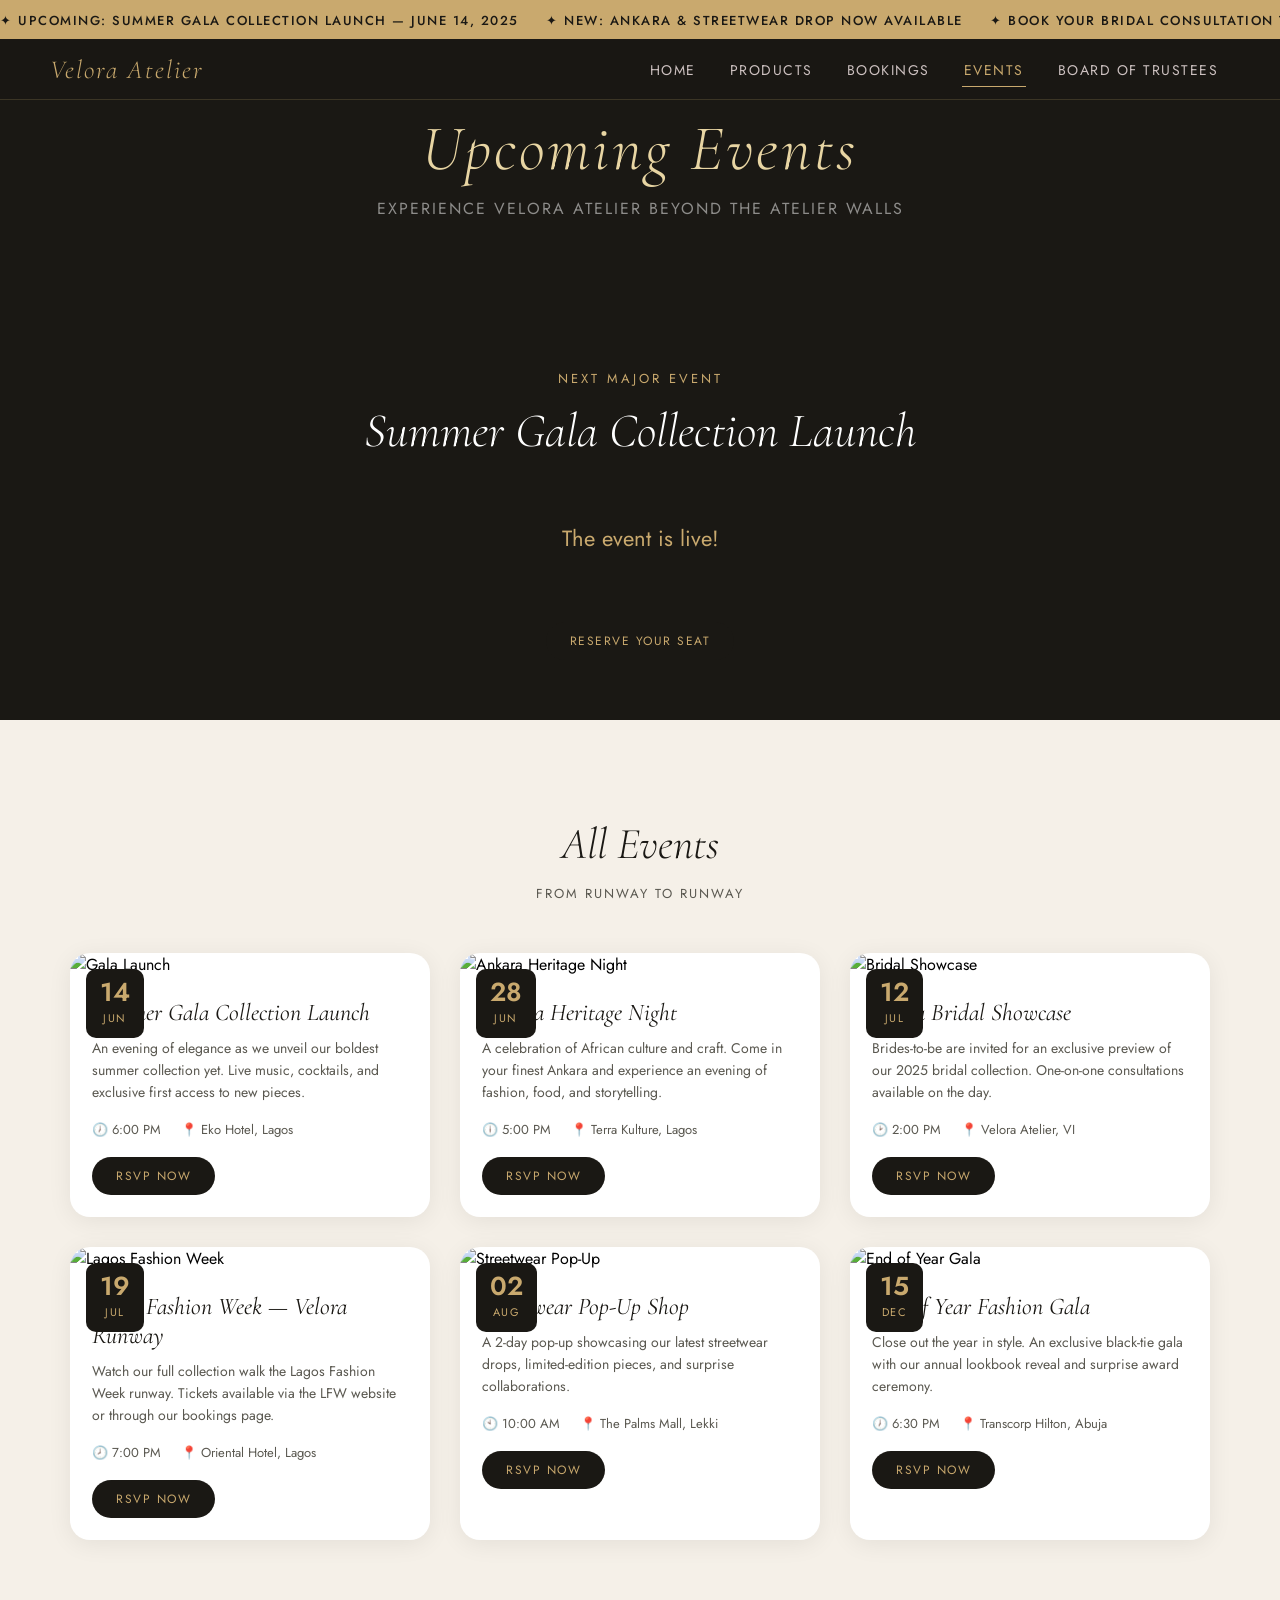
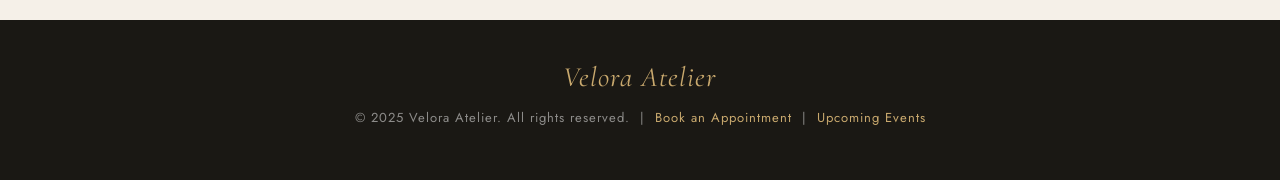
==== events.html @ ba20d177 "Add files via upload" ====
<!DOCTYPE html>
<html lang="en">
<head>
  <meta charset="UTF-8">
  <meta name="viewport" content="width=device-width, initial-scale=1.0">
  <link rel="stylesheet" href="Practice.css">
  <title>Velora Atelier — Upcoming Events</title>
</head>
<body>

  <!-- MARQUEE -->
  <div class="marquee-bar">
    <div class="marquee-inner">
      ✦ UPCOMING: Summer Gala Collection Launch — June 14, 2025 &nbsp;&nbsp;&nbsp;
      ✦ NEW: Ankara & Streetwear drop now available &nbsp;&nbsp;&nbsp;
      ✦ BOOK your bridal consultation today — limited slots &nbsp;&nbsp;&nbsp;
      ✦ EVENT: Lagos Fashion Week — July 2025 &nbsp;&nbsp;&nbsp;
      ✦ FREE delivery on orders above ₦150,000 &nbsp;&nbsp;&nbsp;
    </div>
  </div>

  <!-- NAVBAR -->
  <nav class="navbar">
    <div class="logo"><h2>Velora Atelier</h2></div>
    <ul class="nav-links">
      <li><a href="index.html">Home</a></li>
      <li><a href="product.html">Products</a></li>
      <li><a href="bookings.html">Bookings</a></li>
      <li><a href="events.html" class="active">Events</a></li>
      <li><a href="trustees.html">Board of Trustees</a></li>
    </ul>
  </nav>

  <!-- PAGE HERO -->
  <section class="page-hero">
    <h1>Upcoming Events</h1>
    <p>Experience Velora Atelier beyond the atelier walls</p>
  </section>

  <!-- FEATURED COUNTDOWN (JavaScript feature) -->
  <section style="background: #1a1814; color: white; text-align: center; padding: 60px 40px;">
    <p style="font-size: 13px; letter-spacing: 3px; text-transform: uppercase; color: #c9a96e; margin-bottom: 14px;">Next Major Event</p>
    <h2 style="font-family: 'Cormorant Garamond', serif; font-style: italic; font-size: 48px; font-weight: 300; margin: 0 0 40px; color: white;">Summer Gala Collection Launch</h2>
    <div id="countdown" style="display: flex; justify-content: center; gap: 40px; flex-wrap: wrap;">
      <!-- Countdown rendered by JS -->
    </div>
    <br><br>
    <a href="bookings.html" class="rsvp-btn">Reserve Your Seat</a>
  </section>

  <!-- EVENTS GRID -->
  <section class="events-section">
    <div style="text-align: center; margin-bottom: 50px;">
      <h2 style="font-family: 'Cormorant Garamond', serif; font-style: italic; font-size: 44px; color: #1a1814; font-weight: 300; margin-bottom: 10px;">All Events</h2>
      <p style="font-size: 13px; letter-spacing: 2px; text-transform: uppercase; color: #5a5850;">From runway to runway</p>
    </div>

    <div class="events-grid">

      <div class="event-card">
        <div class="event-img-wrap">
          <img src="Pictures/ahmadardity-fashion-show-1746622_1920.jpg" alt="Gala Launch">
          <div class="event-date-badge">
            <span class="day">14</span>
            <span class="month">Jun</span>
          </div>
        </div>
        <div class="event-body">
          <h3>Summer Gala Collection Launch</h3>
          <p>An evening of elegance as we unveil our boldest summer collection yet. Live music, cocktails, and exclusive first access to new pieces.</p>
          <div class="event-meta">
            <span>🕖 6:00 PM</span>
            <span>📍 Eko Hotel, Lagos</span>
          </div>
          <button class="rsvp-btn" onclick="rsvpEvent('Summer Gala Collection Launch')">RSVP Now</button>
        </div>
      </div>

      <div class="event-card">
        <div class="event-img-wrap">
          <img src="Pictures/ankara.jpg" alt="Ankara Heritage Night">
          <div class="event-date-badge">
            <span class="day">28</span>
            <span class="month">Jun</span>
          </div>
        </div>
        <div class="event-body">
          <h3>Ankara Heritage Night</h3>
          <p>A celebration of African culture and craft. Come in your finest Ankara and experience an evening of fashion, food, and storytelling.</p>
          <div class="event-meta">
            <span>🕕 5:00 PM</span>
            <span>📍 Terra Kulture, Lagos</span>
          </div>
          <button class="rsvp-btn" onclick="rsvpEvent('Ankara Heritage Night')">RSVP Now</button>
        </div>
      </div>

      <div class="event-card">
        <div class="event-img-wrap">
          <img src="Pictures/bridal.jpg" alt="Bridal Showcase">
          <div class="event-date-badge">
            <span class="day">12</span>
            <span class="month">Jul</span>
          </div>
        </div>
        <div class="event-body">
          <h3>Velora Bridal Showcase</h3>
          <p>Brides-to-be are invited for an exclusive preview of our 2025 bridal collection. One-on-one consultations available on the day.</p>
          <div class="event-meta">
            <span>🕑 2:00 PM</span>
            <span>📍 Velora Atelier, VI</span>
          </div>
          <button class="rsvp-btn" onclick="rsvpEvent('Velora Bridal Showcase')">RSVP Now</button>
        </div>
      </div>

      <div class="event-card">
        <div class="event-img-wrap">
          <img src="Pictures/streetwear f.jpg" alt="Lagos Fashion Week">
          <div class="event-date-badge">
            <span class="day">19</span>
            <span class="month">Jul</span>
          </div>
        </div>
        <div class="event-body">
          <h3>Lagos Fashion Week — Velora Runway</h3>
          <p>Watch our full collection walk the Lagos Fashion Week runway. Tickets available via the LFW website or through our bookings page.</p>
          <div class="event-meta">
            <span>🕗 7:00 PM</span>
            <span>📍 Oriental Hotel, Lagos</span>
          </div>
          <button class="rsvp-btn" onclick="rsvpEvent('Lagos Fashion Week Runway')">RSVP Now</button>
        </div>
      </div>

      <div class="event-card">
        <div class="event-img-wrap">
          <img src="Pictures/stretwear m.jpg" alt="Streetwear Pop-Up">
          <div class="event-date-badge">
            <span class="day">02</span>
            <span class="month">Aug</span>
          </div>
        </div>
        <div class="event-body">
          <h3>Streetwear Pop-Up Shop</h3>
          <p>A 2-day pop-up showcasing our latest streetwear drops, limited-edition pieces, and surprise collaborations.</p>
          <div class="event-meta">
            <span>🕙 10:00 AM</span>
            <span>📍 The Palms Mall, Lekki</span>
          </div>
          <button class="rsvp-btn" onclick="rsvpEvent('Streetwear Pop-Up Shop')">RSVP Now</button>
        </div>
      </div>

      <div class="event-card">
        <div class="event-img-wrap">
          <img src="Pictures/ahmadardity-fashion-show-1746622_1920.jpg" alt="End of Year Gala">
          <div class="event-date-badge">
            <span class="day">15</span>
            <span class="month">Dec</span>
          </div>
        </div>
        <div class="event-body">
          <h3>End of Year Fashion Gala</h3>
          <p>Close out the year in style. An exclusive black-tie gala with our annual lookbook reveal and surprise award ceremony.</p>
          <div class="event-meta">
            <span>🕖 6:30 PM</span>
            <span>📍 Transcorp Hilton, Abuja</span>
          </div>
          <button class="rsvp-btn" onclick="rsvpEvent('End of Year Fashion Gala')">RSVP Now</button>
        </div>
      </div>

    </div>
  </section>

  <!-- RSVP MODAL -->
  <div class="modal-overlay" id="rsvpModal">
    <div class="modal-box">
      <button class="modal-close" onclick="closeRsvp()">✕</button>
      <h3>You're In! 🎉</h3>
      <p id="rsvpText"></p>
      <br>
      <a href="bookings.html" class="rsvp-btn">Complete Your Booking</a>
    </div>
  </div>

  <!-- FOOTER -->
  <footer>
    <span class="footer-logo">Velora Atelier</span>
    <p>© 2025 Velora Atelier. All rights reserved. &nbsp;|&nbsp;
      <a href="bookings.html">Book an Appointment</a> &nbsp;|&nbsp;
      <a href="events.html">Upcoming Events</a>
    </p>
  </footer>

  <script>
    // ── Countdown Timer (JavaScript feature)
    const eventDate = new Date('2025-06-14T18:00:00');

    function updateCountdown() {
      const now = new Date();
      const diff = eventDate - now;
      if (diff <= 0) {
        document.getElementById('countdown').innerHTML = '<p style="color:#c9a96e; font-size:22px;">The event is live!</p>';
        return;
      }
      const days = Math.floor(diff / (1000 * 60 * 60 * 24));
      const hours = Math.floor((diff % (1000 * 60 * 60 * 24)) / (1000 * 60 * 60));
      const mins = Math.floor((diff % (1000 * 60 * 60)) / (1000 * 60));
      const secs = Math.floor((diff % (1000 * 60)) / 1000);

      const units = [['Days', days], ['Hours', hours], ['Minutes', mins], ['Seconds', secs]];
      document.getElementById('countdown').innerHTML = units.map(([label, val]) => `
        <div style="min-width:90px;">
          <div style="font-size:54px; font-weight:600; color:#c9a96e; line-height:1; font-family:'Cormorant Garamond',serif;">${String(val).padStart(2,'0')}</div>
          <div style="font-size:12px; letter-spacing:2px; text-transform:uppercase; color:rgba(255,255,255,0.5); margin-top:6px;">${label}</div>
        </div>
      `).join('');
    }

    updateCountdown();
    setInterval(updateCountdown, 1000);

    // ── RSVP Modal
    function rsvpEvent(name) {
      document.getElementById('rsvpText').textContent = `We've noted your interest in "${name}". Head to our Bookings page to officially confirm your spot!`;
      document.getElementById('rsvpModal').classList.add('open');
    }
    function closeRsvp() {
      document.getElementById('rsvpModal').classList.remove('open');
    }
    document.getElementById('rsvpModal').addEventListener('click', function(e) {
      if (e.target === this) closeRsvp();
    });

    // ── Scroll reveal for event cards
    const cards = document.querySelectorAll('.event-card');
    const obs = new IntersectionObserver(entries => {
      entries.forEach(e => {
        if (e.isIntersecting) {
          e.target.style.opacity = '1';
          e.target.style.transform = 'translateY(0)';
        }
      });
    }, { threshold: 0.1 });
    cards.forEach(c => {
      c.style.opacity = '0';
      c.style.transform = 'translateY(30px)';
      c.style.transition = 'opacity 0.6s ease, transform 0.6s ease';
      obs.observe(c);
    });
  </script>
</body>
</html>
---- Practice.css ----
/* =============================================
   VELORA ATELIER — Global Stylesheet
   ============================================= */

@import url('https://fonts.googleapis.com/css2?family=Cormorant+Garamond:ital,wght@0,300;0,400;0,600;1,300;1,400&family=Jost:wght@300;400;500;600&display=swap');

:root {
  --gold: #c9a96e;
  --gold-light: #e8d5a3;
  --dark: #1a1814;
  --dark-mid: #2a2720;
  --warm-gray: #5a5850;
  --warm-gray-light: rgba(90, 88, 84, 0.35);
  --cream: #f5f0e8;
  --white: #ffffff;
  --text-light: rgba(233, 219, 219, 0.865);
  --nav-bg: rgba(26, 24, 20, 0.92);
  --radius-sm: 10px;
  --radius-md: 20px;
  --radius-lg: 30px;
  --transition: 0.3s ease;
  --font-display: 'Cormorant Garamond', Georgia, serif;
  --font-body: 'Jost', 'Trebuchet MS', Arial, sans-serif;
}

@keyframes pageFadeIn {
  from { opacity: 0; transform: translateY(18px); }
  to   { opacity: 1; transform: translateY(0); }
}

@keyframes marqueeScroll {
  from { transform: translateX(100vw); }
  to   { transform: translateX(-100%); }
}

@keyframes fadeSlideUp {
  from { opacity: 0; transform: translateY(30px); }
  to   { opacity: 1; transform: translateY(0); }
}

*, *::before, *::after { box-sizing: border-box; }

body {
  margin: 0;
  font-family: var(--font-body);
  background-color: var(--cream);
  animation: pageFadeIn 1.2s ease-out;
}

/* ── MARQUEE ── */
.marquee-bar {
  background-color: var(--gold);
  color: var(--dark);
  padding: 8px 0;
  overflow: hidden;
  white-space: nowrap;
  position: fixed;
  top: 0;
  width: 100%;
  z-index: 1001;
}

.marquee-inner {
  display: inline-block;
  animation: marqueeScroll 28s linear infinite;
  font-family: var(--font-body);
  font-size: 13px;
  font-weight: 500;
  letter-spacing: 1.5px;
  text-transform: uppercase;
}

/* ── NAVBAR ── */
.navbar {
  display: flex;
  justify-content: space-between;
  align-items: center;
  padding: 14px 50px;
  position: fixed;
  top: 40px; /* below marquee */
  width: 100%;
  z-index: 1000;
  background-color: var(--nav-bg);
  backdrop-filter: blur(10px);
  border-bottom: 1px solid rgba(201, 169, 110, 0.2);
}

.logo h2 {
  color: var(--gold);
  font-family: var(--font-display);
  font-style: italic;
  font-weight: 300;
  font-size: 26px;
  margin: 0;
  letter-spacing: 2px;
}

.nav-links {
  display: flex;
  list-style: none;
  margin: 0;
  padding: 0;
  gap: 10px;
}

.nav-links li { margin: 0 10px; }

.nav-links a {
  text-decoration: none;
  color: var(--text-light);
  font-family: var(--font-body);
  font-weight: 400;
  font-size: 14px;
  letter-spacing: 1.5px;
  text-transform: uppercase;
  padding: 6px 2px;
  border-bottom: 1px solid transparent;
  transition: color var(--transition), border-color var(--transition);
}

.nav-links a:hover,
.nav-links a.active {
  color: var(--gold);
  border-bottom-color: var(--gold);
}

/* ── PAGE HERO ── */
.page-hero {
  padding-top: 110px; /* navbar + marquee */
  background: var(--dark);
  text-align: center;
  padding-bottom: 60px;
}

.page-hero h1 {
  font-family: var(--font-display);
  font-style: italic;
  color: var(--gold-light);
  font-size: 64px;
  font-weight: 300;
  margin: 0;
  letter-spacing: 3px;
}

.page-hero p {
  color: rgba(255,255,255,0.5);
  font-size: 16px;
  letter-spacing: 2px;
  text-transform: uppercase;
  margin-top: 10px;
}

/* ── HOME: LANDING FRONT ── */
.front {
  position: relative;
  display: flex;
  flex-direction: column;
  padding-top: 100px; /* marquee (32) + navbar (~68) */
}

.front #landing {
  width: 100%;
  height: 100vh;
  object-fit: cover;
  display: block;
  filter: brightness(38%);
}

.overlay-text {
  position: absolute;
  top: 50%;
  left: 16%;
  transform: translate(-50%, -50%);
  color: white;
  font-size: 62px;
  text-align: center;
  font-family: var(--font-display);
  font-style: italic;
  font-weight: 300;
  letter-spacing: 3px;
  width: 75%;
  animation: fadeSlideUp 1.4s ease-out 0.4s both;
}

.overlay-text p {
  font-family: var(--font-body);
  font-size: 18px;
  font-weight: 300;
  letter-spacing: 2.5px;
  text-transform: uppercase;
  color: rgba(255,255,255,0.75);
  margin: 20px 0 40px;
}

.button-home {
  display: flex;
  list-style: none;
  margin: 0 auto;
  padding: 0;
  width: fit-content;
  gap: 20px;
}

.button-home a {
  display: inline-block;
  font-size: 13px;
  color: white;
  text-decoration: none;
  padding: 14px 34px;
  font-family: var(--font-body);
  font-weight: 400;
  letter-spacing: 2px;
  text-transform: uppercase;
  border-radius: var(--radius-sm);
  transition: all 0.4s ease;
  border: 1px solid rgba(255,255,255,0.5);
  background: rgba(255,255,255,0.08);
}

.button-home a:hover {
  background: var(--gold);
  border-color: var(--gold);
  color: var(--dark);
  transform: translateY(-2px);
}

#white {
  background: var(--gold);
  border-color: var(--gold);
  color: var(--dark);
}

#white:hover {
  background: transparent;
  color: white;
}

/* ── MID / COLLECTIONS ── */
.mid {
  background-color: var(--cream);
  text-align: center;
  padding: 80px 40px;
}

.mid h1 {
  font-family: var(--font-display);
  font-style: italic;
  font-size: 50px;
  font-weight: 300;
  color: var(--dark);
  margin: 0 0 10px;
  letter-spacing: 2px;
}

.mid .p {
  font-size: 16px;
  color: var(--warm-gray);
  letter-spacing: 2px;
  text-transform: uppercase;
  margin-bottom: 50px;
}

/* ── CAROUSEL / GRID ── */
.carousel {
  display: flex;
  flex-direction: row;
  flex-wrap: wrap;
  gap: 30px;
  justify-content: center;
  padding-bottom: 30px;
}

.grid-item {
  display: flex;
  flex-direction: column;
  align-items: center;
  width: 260px;
  background-color: white;
  border-radius: var(--radius-lg);
  box-shadow: 0 4px 24px rgba(0,0,0,0.08);
  transition: transform 0.4s ease, box-shadow 0.4s ease;
  overflow: hidden;
  cursor: pointer;
}

.grid-item img {
  width: 100%;
  height: 300px;
  object-fit: cover;
}

.grid-item h2 {
  font-family: var(--font-display);
  font-style: italic;
  font-size: 24px;
  font-weight: 400;
  color: var(--dark);
  margin: 16px 0 6px;
}

.grid-item p {
  font-family: var(--font-body);
  font-size: 14px;
  color: var(--warm-gray);
  padding-inline: 20px;
  margin: 0 0 20px;
  line-height: 1.6;
}

.grid-item:hover {
  transform: translateY(-8px);
  box-shadow: 0 16px 40px rgba(0,0,0,0.15);
}

/* ── STORY SECTION ── */
.story {
  background-color: var(--dark);
  color: white;
  display: flex;
  padding: 80px 60px;
  justify-content: center;
  align-items: center;
  gap: 60px;
}

.right {
  flex: 1;
  max-width: 480px;
}

.right img {
  width: 100%;
  height: 560px;
  object-fit: cover;
  border-radius: 50px;
  border: 1px solid rgba(201,169,110,0.3);
}

.left {
  flex: 1;
  max-width: 540px;
}

.left h1 {
  color: var(--gold-light);
  font-family: var(--font-display);
  font-style: italic;
  font-size: 52px;
  font-weight: 300;
  margin-bottom: 24px;
  letter-spacing: 2px;
}

.left p {
  font-size: 17px;
  line-height: 2;
  color: rgba(255,255,255,0.7);
  font-weight: 300;
}

/* ── TESTIMONIALS ── */
.testimonials {
  background-color: var(--cream);
  text-align: center;
  padding: 80px 40px;
}

.testimonials h1 {
  font-family: var(--font-display);
  font-style: italic;
  font-size: 50px;
  font-weight: 300;
  color: var(--dark);
  margin: 0 0 10px;
  letter-spacing: 2px;
}

.testimonials .p {
  font-size: 16px;
  color: var(--warm-gray);
  letter-spacing: 2px;
  text-transform: uppercase;
  margin-bottom: 50px;
}

.grid-itemm {
  display: flex;
  flex-direction: column;
  width: 340px;
  background-color: white;
  border-radius: var(--radius-md);
  padding: 32px;
  box-shadow: 0 4px 24px rgba(0,0,0,0.07);
  transition: transform 0.3s ease;
  text-align: left;
}

.grid-itemm:hover { transform: translateY(-6px); }

.grid-itemm p { font-size: 16px; line-height: 1.7; color: #444; font-style: italic; }
.grid-itemm h3 { margin: 16px 0 4px; color: var(--dark); font-family: var(--font-display); font-size: 20px; }
.grid-itemm .sub-p { margin: 0; color: var(--gold); font-size: 13px; letter-spacing: 1px; text-transform: uppercase; font-style: normal; }

/* ── PRODUCTS PAGE ── */
.products-section {
  padding: 60px 40px 80px;
  background: var(--cream);
}

.products-section h2 {
  font-family: var(--font-display);
  font-style: italic;
  font-size: 38px;
  color: var(--dark);
  font-weight: 300;
  text-align: center;
  margin-bottom: 10px;
}

.section-sub {
  text-align: center;
  font-size: 13px;
  letter-spacing: 2px;
  text-transform: uppercase;
  color: var(--warm-gray);
  margin-bottom: 40px;
}

.products-grid {
  display: flex;
  flex-wrap: wrap;
  gap: 28px;
  justify-content: center;
}

.product-card {
  width: 280px;
  background: white;
  border-radius: var(--radius-md);
  overflow: hidden;
  box-shadow: 0 4px 20px rgba(0,0,0,0.07);
  transition: transform 0.3s ease, box-shadow 0.3s ease;
  cursor: pointer;
}

.product-card:hover {
  transform: translateY(-8px);
  box-shadow: 0 16px 40px rgba(0,0,0,0.13);
}

.product-card img {
  width: 100%;
  height: 340px;
  object-fit: cover;
}

.product-info {
  padding: 18px 20px 22px;
}

.product-info h3 {
  font-family: var(--font-display);
  font-style: italic;
  font-size: 22px;
  margin: 0 0 6px;
  color: var(--dark);
}

.product-info p {
  font-size: 14px;
  color: var(--warm-gray);
  margin: 0 0 14px;
  line-height: 1.5;
}

.product-tag {
  display: inline-block;
  background: var(--dark);
  color: var(--gold);
  font-size: 11px;
  letter-spacing: 1.5px;
  text-transform: uppercase;
  padding: 5px 12px;
  border-radius: 20px;
}

/* ── FILTER BUTTONS ── */
.filter-bar {
  display: flex;
  justify-content: center;
  gap: 12px;
  flex-wrap: wrap;
  margin-bottom: 40px;
}

.filter-btn {
  padding: 9px 24px;
  border: 1px solid var(--dark);
  background: transparent;
  color: var(--dark);
  font-family: var(--font-body);
  font-size: 13px;
  letter-spacing: 1.5px;
  text-transform: uppercase;
  border-radius: 30px;
  cursor: pointer;
  transition: all 0.3s ease;
}

.filter-btn:hover,
.filter-btn.active {
  background: var(--dark);
  color: var(--gold);
}

/* ── BOOKINGS PAGE ── */
.booking-section {
  padding: 60px 40px 80px;
  background: var(--cream);
  display: flex;
  justify-content: center;
  align-items: flex-start;
  gap: 60px;
  flex-wrap: wrap;
}

.booking-info {
  max-width: 420px;
  padding-top: 20px;
}

.booking-info h2 {
  font-family: var(--font-display);
  font-style: italic;
  font-size: 42px;
  color: var(--dark);
  font-weight: 300;
  margin-bottom: 20px;
}

.booking-info p {
  font-size: 16px;
  line-height: 1.9;
  color: var(--warm-gray);
  margin-bottom: 30px;
}

.contact-detail {
  display: flex;
  align-items: center;
  gap: 14px;
  margin-bottom: 18px;
  font-size: 15px;
  color: var(--dark);
}

.contact-icon {
  width: 44px;
  height: 44px;
  background: var(--dark);
  border-radius: 50%;
  display: flex;
  align-items: center;
  justify-content: center;
  color: var(--gold);
  font-size: 18px;
  flex-shrink: 0;
}

/* ── FORM ── */
.booking-form {
  background: white;
  padding: 48px;
  border-radius: var(--radius-md);
  box-shadow: 0 8px 40px rgba(0,0,0,0.08);
  width: 480px;
  max-width: 100%;
}

.booking-form h3 {
  font-family: var(--font-display);
  font-style: italic;
  font-size: 28px;
  color: var(--dark);
  margin: 0 0 30px;
  font-weight: 400;
}

.form-group {
  margin-bottom: 22px;
}

.form-group label {
  display: block;
  font-size: 12px;
  letter-spacing: 1.5px;
  text-transform: uppercase;
  color: var(--warm-gray);
  margin-bottom: 8px;
  font-weight: 500;
}

.form-group input,
.form-group select,
.form-group textarea {
  width: 100%;
  padding: 13px 16px;
  border: 1px solid #ddd;
  border-radius: var(--radius-sm);
  font-family: var(--font-body);
  font-size: 15px;
  color: var(--dark);
  background: #fafafa;
  transition: border-color 0.3s, box-shadow 0.3s;
  outline: none;
}

.form-group input:focus,
.form-group select:focus,
.form-group textarea:focus {
  border-color: var(--gold);
  box-shadow: 0 0 0 3px rgba(201,169,110,0.15);
  background: white;
}

.form-group textarea { resize: vertical; min-height: 110px; }

.submit-btn {
  width: 100%;
  padding: 15px;
  background: var(--dark);
  color: var(--gold);
  border: none;
  border-radius: var(--radius-sm);
  font-family: var(--font-body);
  font-size: 14px;
  letter-spacing: 2px;
  text-transform: uppercase;
  cursor: pointer;
  transition: background 0.3s, color 0.3s, transform 0.2s;
  font-weight: 500;
}

.submit-btn:hover {
  background: var(--gold);
  color: var(--dark);
  transform: translateY(-2px);
}

.success-msg {
  display: none;
  background: #d4edda;
  color: #155724;
  padding: 14px 20px;
  border-radius: var(--radius-sm);
  margin-top: 16px;
  font-size: 14px;
  text-align: center;
}

/* ── EVENTS PAGE ── */
.events-section {
  padding: 60px 60px 80px;
  background: var(--cream);
}

.events-grid {
  display: flex;
  flex-wrap: wrap;
  gap: 30px;
  justify-content: center;
}

.event-card {
  background: white;
  border-radius: var(--radius-md);
  overflow: hidden;
  width: 360px;
  box-shadow: 0 4px 24px rgba(0,0,0,0.07);
  transition: transform 0.3s ease;
  cursor: pointer;
}

.event-card:hover { transform: translateY(-6px); }

.event-img-wrap { position: relative; }

.event-card img {
  width: 100%;
  height: 220px;
  object-fit: cover;
}

.event-date-badge {
  position: absolute;
  top: 16px;
  left: 16px;
  background: var(--dark);
  color: var(--gold);
  text-align: center;
  padding: 10px 14px;
  border-radius: var(--radius-sm);
  font-family: var(--font-body);
}

.event-date-badge .day {
  font-size: 26px;
  font-weight: 600;
  display: block;
  line-height: 1;
}

.event-date-badge .month {
  font-size: 11px;
  letter-spacing: 1.5px;
  text-transform: uppercase;
}

.event-body { padding: 22px; }

.event-body h3 {
  font-family: var(--font-display);
  font-style: italic;
  font-size: 24px;
  color: var(--dark);
  margin: 0 0 10px;
  font-weight: 400;
}

.event-body p {
  font-size: 14px;
  color: var(--warm-gray);
  line-height: 1.6;
  margin: 0 0 16px;
}

.event-meta {
  display: flex;
  gap: 20px;
  font-size: 13px;
  color: var(--warm-gray);
  margin-bottom: 18px;
}

.event-meta span::before { margin-right: 5px; }

.rsvp-btn {
  display: inline-block;
  padding: 10px 24px;
  background: var(--dark);
  color: var(--gold);
  font-size: 12px;
  letter-spacing: 1.5px;
  text-transform: uppercase;
  text-decoration: none;
  border-radius: 20px;
  transition: background 0.3s, color 0.3s;
  font-family: var(--font-body);
  border: none;
  cursor: pointer;
}

.rsvp-btn:hover { background: var(--gold); color: var(--dark); }

/* ── TRUSTEES PAGE ── */
.trustees-section {
  padding: 60px 40px 80px;
  background: var(--cream);
  text-align: center;
}

.trustees-section > p {
  font-size: 16px;
  color: var(--warm-gray);
  letter-spacing: 1.5px;
  text-transform: uppercase;
  margin-bottom: 50px;
}

.trustees-grid {
  display: flex;
  flex-wrap: wrap;
  gap: 36px;
  justify-content: center;
}

.trustee-card {
  width: 240px;
  text-align: center;
  animation: fadeSlideUp 0.6s ease both;
}

.trustee-img-wrap {
  position: relative;
  width: 180px;
  height: 180px;
  margin: 0 auto 18px;
}

.trustee-img-wrap img {
  width: 180px;
  height: 180px;
  border-radius: 50%;
  object-fit: cover;
  border: 3px solid var(--gold);
  transition: transform 0.3s ease;
}

.trustee-card:hover .trustee-img-wrap img { transform: scale(1.05); }

.trustee-card h3 {
  font-family: var(--font-display);
  font-style: italic;
  font-size: 22px;
  color: var(--dark);
  margin: 0 0 6px;
  font-weight: 400;
}

.trustee-card .role {
  font-size: 12px;
  letter-spacing: 1.5px;
  text-transform: uppercase;
  color: var(--gold);
  display: block;
  margin-bottom: 12px;
}

.trustee-card p {
  font-size: 14px;
  color: var(--warm-gray);
  line-height: 1.6;
}

/* ── MODAL ── */
.modal-overlay {
  display: none;
  position: fixed;
  inset: 0;
  background: rgba(0,0,0,0.75);
  z-index: 9999;
  align-items: center;
  justify-content: center;
}

.modal-overlay.open { display: flex; }

.modal-box {
  background: white;
  border-radius: var(--radius-md);
  padding: 40px;
  max-width: 480px;
  width: 90%;
  text-align: center;
  position: relative;
}

.modal-box h3 {
  font-family: var(--font-display);
  font-style: italic;
  font-size: 30px;
  color: var(--dark);
  margin: 0 0 12px;
}

.modal-box p { color: var(--warm-gray); font-size: 15px; line-height: 1.7; }

.modal-close {
  position: absolute;
  top: 14px; right: 18px;
  background: none;
  border: none;
  font-size: 22px;
  cursor: pointer;
  color: var(--warm-gray);
}

/* ── FOOTER ── */
footer {
  background: var(--dark);
  color: rgba(255,255,255,0.5);
  text-align: center;
  padding: 40px 20px;
  font-size: 13px;
  letter-spacing: 1px;
}

footer .footer-logo {
  font-family: var(--font-display);
  font-style: italic;
  color: var(--gold);
  font-size: 28px;
  margin-bottom: 14px;
  display: block;
}

footer a { color: var(--gold); text-decoration: none; }
footer a:hover { text-decoration: underline; }

/* ── DOM DIAGRAM PAGE ── */
.dom-section {
  padding: 60px 40px 80px;
  background: var(--cream);
}

.dom-section h2 {
  font-family: var(--font-display);
  font-style: italic;
  font-size: 40px;
  color: var(--dark);
  font-weight: 300;
  text-align: center;
  margin-bottom: 10px;
}

.dom-tree {
  max-width: 800px;
  margin: 0 auto;
  font-family: monospace;
  font-size: 14px;
  background: var(--dark);
  color: #abb2bf;
  padding: 40px;
  border-radius: var(--radius-md);
  line-height: 2;
}

.dom-tree .tag { color: #e06c75; }
.dom-tree .attr { color: var(--gold); }
.dom-tree .comment { color: #5c6370; }

/* ── SCROLL REVEAL ── */
.reveal {
  opacity: 0;
  transform: translateY(30px);
  transition: opacity 0.7s ease, transform 0.7s ease;
}

.reveal.visible {
  opacity: 1;
  transform: translateY(0);
}

/* ── RESPONSIVE ── */
@media (max-width: 768px) {
  .navbar { padding: 12px 20px; flex-wrap: wrap; gap: 10px; }
  .overlay-text { font-size: 36px; width: 90%; }
  .story { flex-direction: column; padding: 50px 24px; }
  .booking-section { flex-direction: column; align-items: center; }
  .booking-form { width: 100%; padding: 30px 24px; }
  .left { max-width: 100%; padding: 0; }
  .right { max-width: 100%; margin: 0; }
  .page-hero h1 { font-size: 40px; }
}
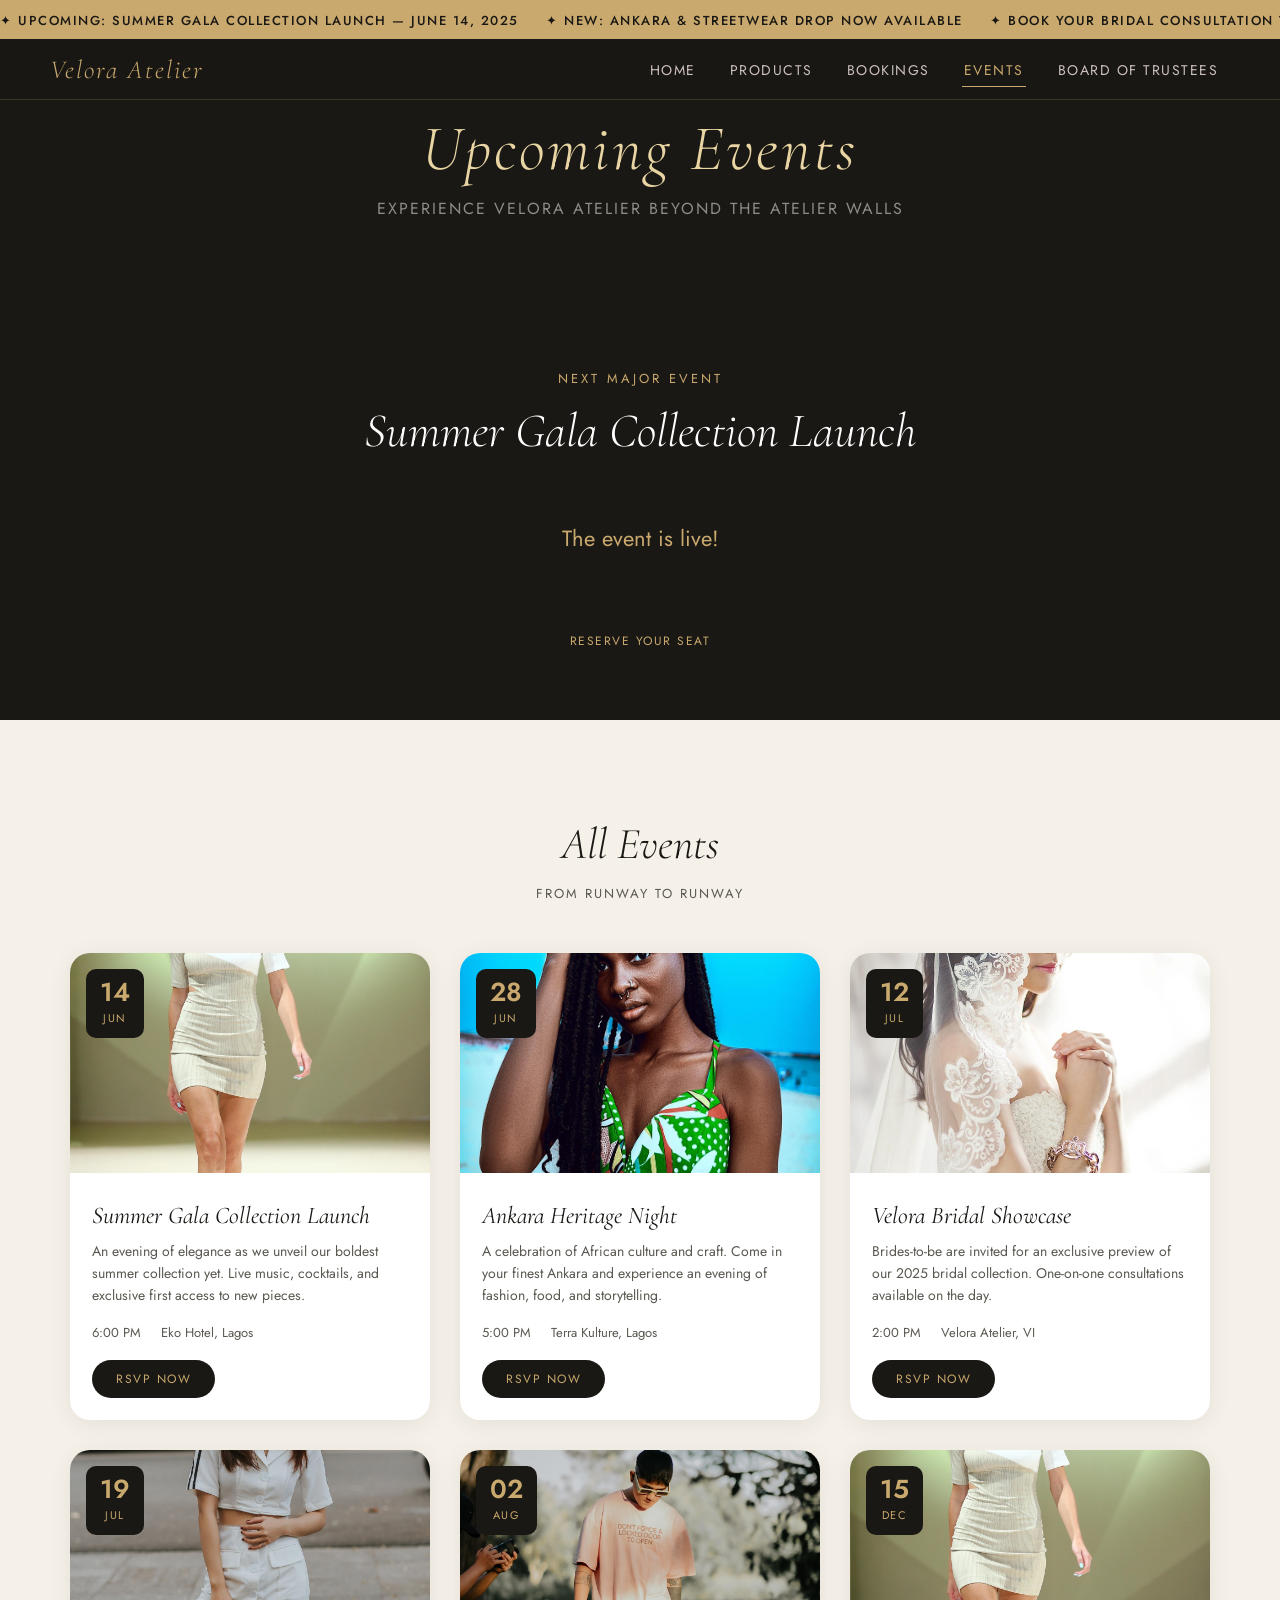
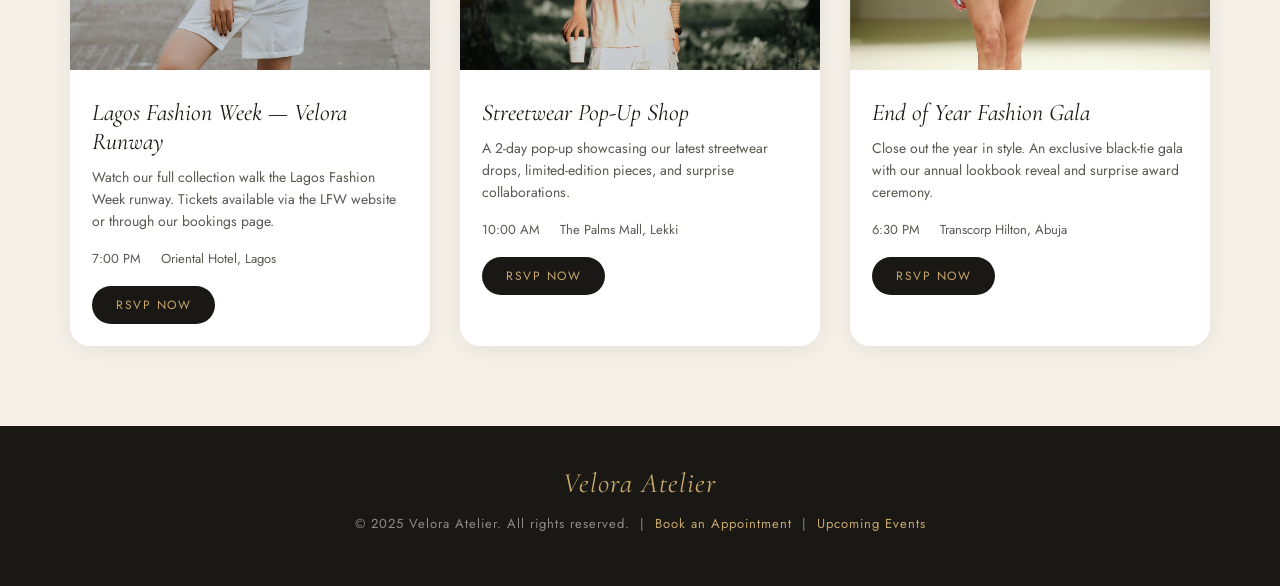
==== commit 7df35d19: "Remove emojis from event details and RSVP modal" ====
--- a/events.html
+++ b/events.html
@@ -69,8 +69,8 @@
           <h3>Summer Gala Collection Launch</h3>
           <p>An evening of elegance as we unveil our boldest summer collection yet. Live music, cocktails, and exclusive first access to new pieces.</p>
           <div class="event-meta">
-            <span>🕖 6:00 PM</span>
-            <span>📍 Eko Hotel, Lagos</span>
+            <span>6:00 PM</span>
+            <span>Eko Hotel, Lagos</span>
           </div>
           <button class="rsvp-btn" onclick="rsvpEvent('Summer Gala Collection Launch')">RSVP Now</button>
         </div>
@@ -88,8 +88,8 @@
           <h3>Ankara Heritage Night</h3>
           <p>A celebration of African culture and craft. Come in your finest Ankara and experience an evening of fashion, food, and storytelling.</p>
           <div class="event-meta">
-            <span>🕕 5:00 PM</span>
-            <span>📍 Terra Kulture, Lagos</span>
+            <span>5:00 PM</span>
+            <span>Terra Kulture, Lagos</span>
           </div>
           <button class="rsvp-btn" onclick="rsvpEvent('Ankara Heritage Night')">RSVP Now</button>
         </div>
@@ -107,8 +107,8 @@
           <h3>Velora Bridal Showcase</h3>
           <p>Brides-to-be are invited for an exclusive preview of our 2025 bridal collection. One-on-one consultations available on the day.</p>
           <div class="event-meta">
-            <span>🕑 2:00 PM</span>
-            <span>📍 Velora Atelier, VI</span>
+            <span>2:00 PM</span>
+            <span>Velora Atelier, VI</span>
           </div>
           <button class="rsvp-btn" onclick="rsvpEvent('Velora Bridal Showcase')">RSVP Now</button>
         </div>
@@ -126,8 +126,8 @@
           <h3>Lagos Fashion Week — Velora Runway</h3>
           <p>Watch our full collection walk the Lagos Fashion Week runway. Tickets available via the LFW website or through our bookings page.</p>
           <div class="event-meta">
-            <span>🕗 7:00 PM</span>
-            <span>📍 Oriental Hotel, Lagos</span>
+            <span>7:00 PM</span>
+            <span>Oriental Hotel, Lagos</span>
           </div>
           <button class="rsvp-btn" onclick="rsvpEvent('Lagos Fashion Week Runway')">RSVP Now</button>
         </div>
@@ -145,8 +145,8 @@
           <h3>Streetwear Pop-Up Shop</h3>
           <p>A 2-day pop-up showcasing our latest streetwear drops, limited-edition pieces, and surprise collaborations.</p>
           <div class="event-meta">
-            <span>🕙 10:00 AM</span>
-            <span>📍 The Palms Mall, Lekki</span>
+            <span>10:00 AM</span>
+            <span>The Palms Mall, Lekki</span>
           </div>
           <button class="rsvp-btn" onclick="rsvpEvent('Streetwear Pop-Up Shop')">RSVP Now</button>
         </div>
@@ -164,8 +164,8 @@
           <h3>End of Year Fashion Gala</h3>
           <p>Close out the year in style. An exclusive black-tie gala with our annual lookbook reveal and surprise award ceremony.</p>
           <div class="event-meta">
-            <span>🕖 6:30 PM</span>
-            <span>📍 Transcorp Hilton, Abuja</span>
+            <span>6:30 PM</span>
+            <span>Transcorp Hilton, Abuja</span>
           </div>
           <button class="rsvp-btn" onclick="rsvpEvent('End of Year Fashion Gala')">RSVP Now</button>
         </div>
@@ -178,7 +178,7 @@
   <div class="modal-overlay" id="rsvpModal">
     <div class="modal-box">
       <button class="modal-close" onclick="closeRsvp()">✕</button>
-      <h3>You're In! 🎉</h3>
+      <h3>You're In!</h3>
       <p id="rsvpText"></p>
       <br>
       <a href="bookings.html" class="rsvp-btn">Complete Your Booking</a>
